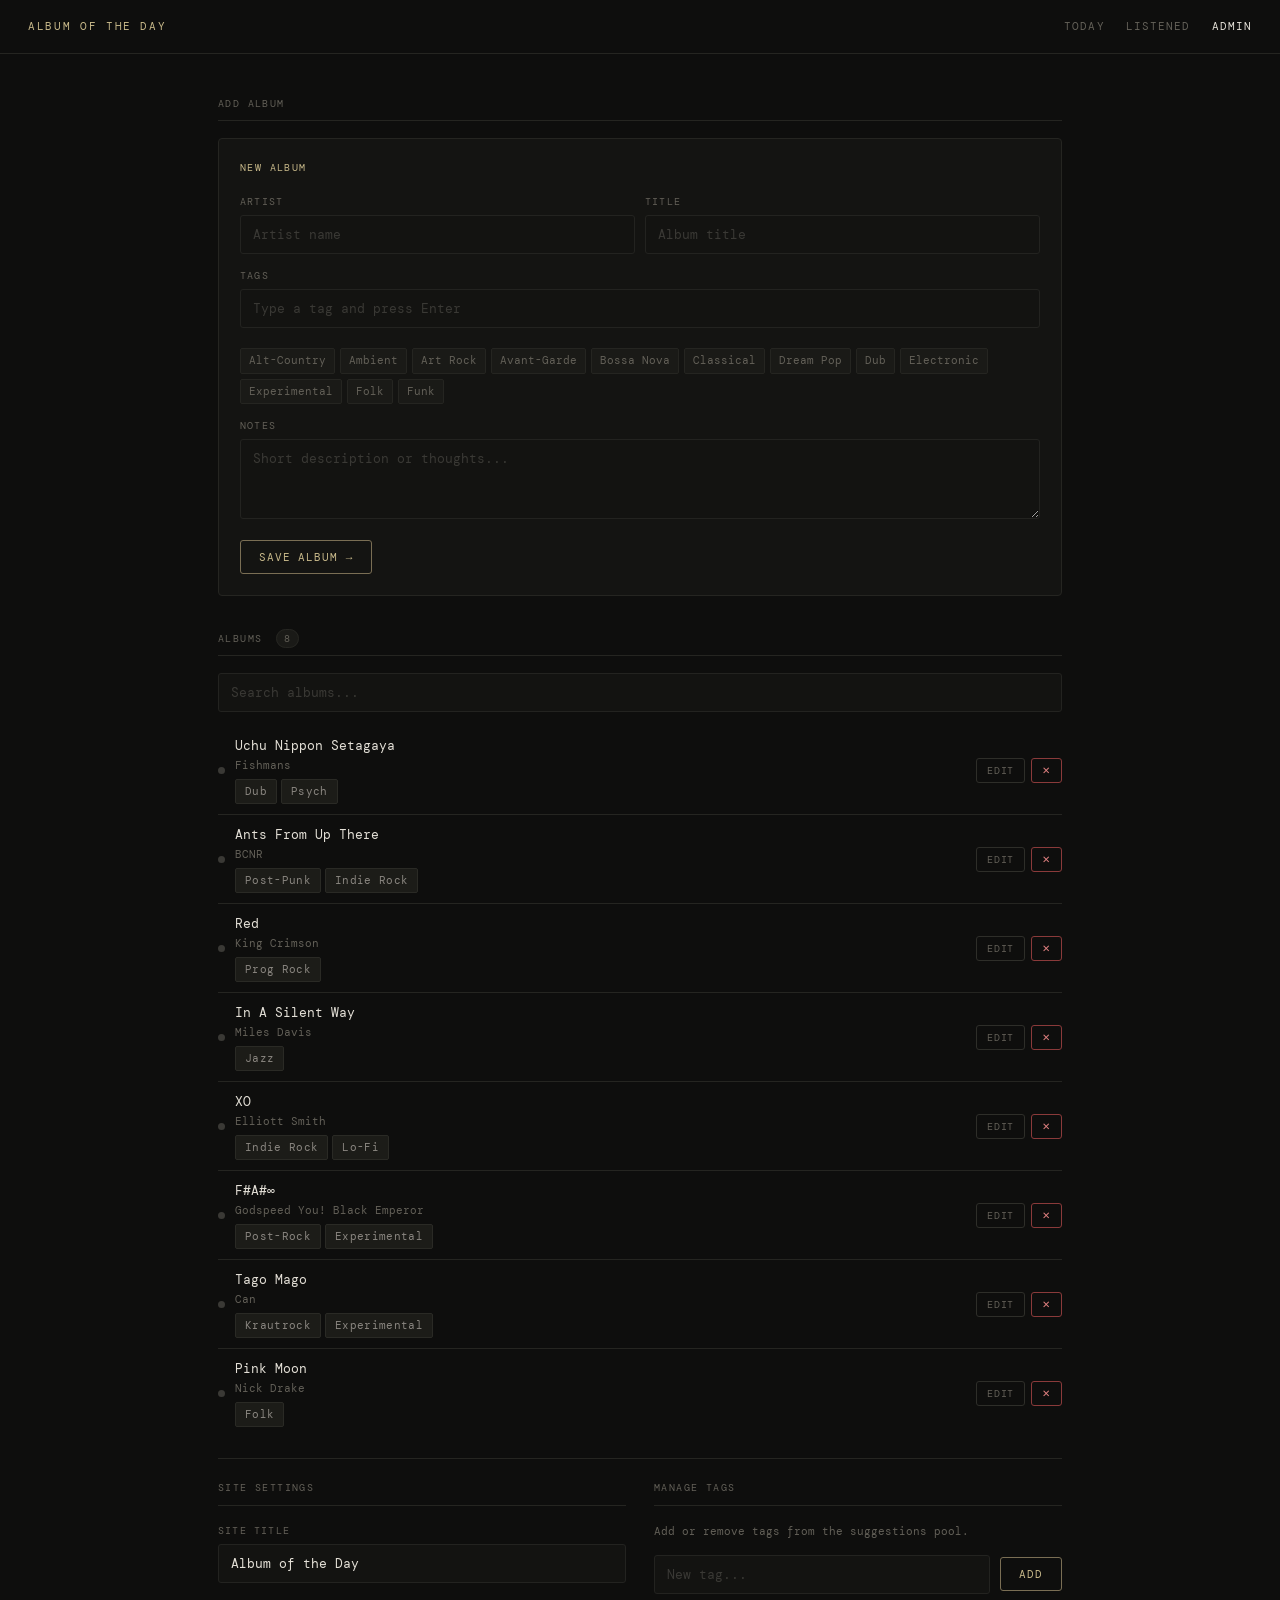
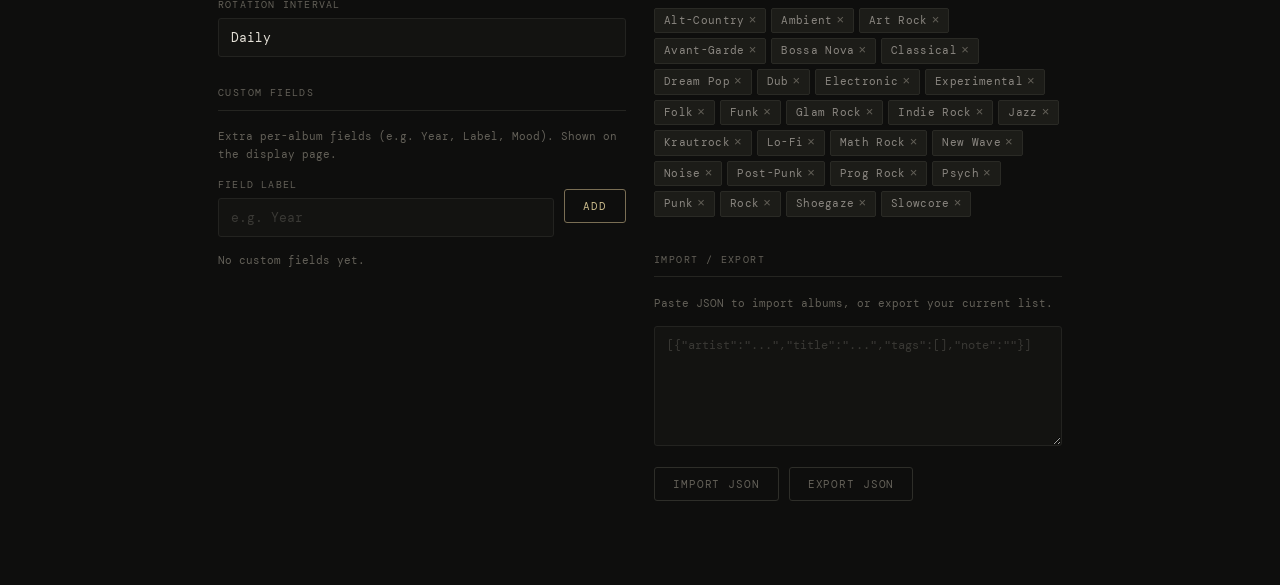
==== admin.html @ 406ffaa8 "Add files via upload" ====
<!DOCTYPE html>
<html lang="en">
<head>
<meta charset="UTF-8">
<meta name="viewport" content="width=device-width, initial-scale=1">
<title>Admin — Album of the Day</title>
<link rel="stylesheet" href="style.css">
<style>
  .admin-grid { display: grid; grid-template-columns: 1fr 1fr; gap: 2rem; }
  @media (max-width: 700px) { .admin-grid { grid-template-columns: 1fr; } }

  .album-list { margin-top: 1rem; }
  .album-row {
    display: flex; align-items: center; gap: 10px;
    padding: 10px 0; border-bottom: 1px solid var(--border);
  }
  .album-row:last-child { border-bottom: none; }
  .album-row-info { flex: 1; min-width: 0; }
  .album-row-title { font-size: 13px; color: var(--text); white-space: nowrap; overflow: hidden; text-overflow: ellipsis; }
  .album-row-artist { font-size: 11px; color: var(--muted); }
  .album-row-tags { display: flex; gap: 4px; flex-wrap: wrap; margin-top: 4px; }

  .heard-dot {
    width: 7px; height: 7px; border-radius: 50%;
    background: var(--success-text); flex-shrink: 0;
  }
  .unheard-dot {
    width: 7px; height: 7px; border-radius: 50%;
    background: var(--faint); flex-shrink: 0;
  }

  .tag-input-wrap { display: flex; gap: 6px; flex-wrap: wrap; align-items: center; }
  .tag-input-wrap input { flex: 1; min-width: 120px; }

  .tag-suggestions {
    display: flex; gap: 5px; flex-wrap: wrap; margin-top: 6px;
  }
  .tag-sug {
    font-size: 11px; padding: 3px 8px; border-radius: 2px;
    background: var(--surface2); color: var(--muted);
    border: 1px solid var(--border); cursor: pointer;
    transition: color 0.1s, border-color 0.1s;
  }
  .tag-sug:hover { color: var(--text); border-color: var(--faint); }

  .cf-list { margin-top: 0.75rem; }
  .cf-item {
    display: flex; justify-content: space-between; align-items: center;
    padding: 7px 0; border-bottom: 1px solid var(--border); font-size: 13px;
  }
  .cf-item:last-child { border-bottom: none; }

  .settings-row { display: flex; gap: 10px; align-items: flex-end; }
  .settings-row .field { flex: 1; margin-bottom: 0; }

  .search-bar { margin-bottom: 1rem; }
  .count-badge {
    font-size: 10px; padding: 2px 7px; border-radius: 99px;
    background: var(--surface2); color: var(--muted);
    border: 1px solid var(--border); margin-left: 6px;
  }

  /* album form panel */
  .form-panel {
    background: var(--surface); border: 1px solid var(--border);
    border-radius: 4px; padding: 1.5rem; margin-bottom: 1.5rem;
  }
  .form-panel-title {
    font-size: 10px; letter-spacing: 0.14em; text-transform: uppercase;
    color: var(--accent); margin-bottom: 1.25rem;
  }
  .two-col { display: grid; grid-template-columns: 1fr 1fr; gap: 10px; }
  @media (max-width: 500px) { .two-col { grid-template-columns: 1fr; } }

  #import-area { font-size: 12px; min-height: 120px; }
</style>
</head>
<body>
<nav class="nav">
  <a href="index.html" class="nav-brand" id="nav-title">Album of the Day</a>
  <div class="nav-links">
    <a href="index.html" class="nav-link">Today</a>
    <a href="listened.html" class="nav-link">Listened</a>
    <a href="admin.html" class="nav-link active">Admin</a>
  </div>
</nav>

<div class="page-wide">

  <!-- ── ADD / EDIT ALBUM ─────────────────────────────── -->
  <div class="section-head">Add Album</div>
  <div class="form-panel" id="album-form-panel">
    <div class="form-panel-title" id="form-panel-title">New Album</div>
    <input type="hidden" id="edit-id">
    <div class="two-col">
      <div class="field"><span class="label">Artist</span><input id="f-artist" placeholder="Artist name"></div>
      <div class="field"><span class="label">Title</span><input id="f-title" placeholder="Album title"></div>
    </div>
    <div class="field">
      <span class="label">Tags</span>
      <div class="tag-input-wrap">
        <input id="f-tag-input" placeholder="Type a tag and press Enter" onkeydown="tagKeydown(event)">
      </div>
      <div class="tags mt" id="f-tags-display"></div>
      <div class="tag-suggestions" id="f-tag-suggestions"></div>
    </div>
    <div class="field"><span class="label">Notes</span><textarea id="f-note" placeholder="Short description or thoughts..."></textarea></div>
    <div id="custom-field-inputs"></div>
    <div class="row mt">
      <button class="btn btn-accent" onclick="submitAlbum()">Save Album →</button>
      <button class="btn" onclick="cancelEdit()" id="cancel-btn" style="display:none">Cancel</button>
    </div>
  </div>

  <!-- ── ALBUM LIST ───────────────────────────────────── -->
  <div class="section-head">
    Albums
    <span class="count-badge" id="album-count">0</span>
  </div>
  <div class="search-bar">
    <input id="search" placeholder="Search albums..." oninput="renderAlbumList()">
  </div>
  <div class="album-list" id="album-list"></div>

  <hr>

  <!-- ── SETTINGS + CUSTOM FIELDS ─────────────────────── -->
  <div class="admin-grid">
    <div>
      <div class="section-head">Site Settings</div>
      <div class="field">
        <span class="label">Site Title</span>
        <input id="s-title" placeholder="Album of the Day" oninput="saveSettingsLive()">
      </div>
      <div class="field">
        <span class="label">Rotation Interval</span>
        <select id="s-interval" onchange="saveSettingsLive()">
          <option value="1">Daily</option>
          <option value="2">Every 2 days</option>
        </select>
      </div>

      <div class="section-head" style="margin-top:2rem">Custom Fields</div>
      <p class="text-xs text-muted" style="margin-bottom:1rem">Extra per-album fields (e.g. Year, Label, Mood). Shown on the display page.</p>
      <div class="settings-row">
        <div class="field"><span class="label">Field Label</span><input id="cf-label" placeholder="e.g. Year"></div>
        <button class="btn btn-accent" onclick="addCustomField()" style="margin-bottom:1rem">Add</button>
      </div>
      <div class="cf-list" id="cf-list"></div>
    </div>

    <div>
      <div class="section-head">Manage Tags</div>
      <p class="text-xs text-muted" style="margin-bottom:1rem">Add or remove tags from the suggestions pool.</p>
      <div class="row">
        <input id="new-tag" placeholder="New tag..." onkeydown="if(event.key==='Enter')addGlobalTag()">
        <button class="btn btn-accent" onclick="addGlobalTag()">Add</button>
      </div>
      <div class="tags mt" id="all-tags-display" style="margin-top:1rem"></div>

      <div class="section-head" style="margin-top:2.5rem">Import / Export</div>
      <p class="text-xs text-muted" style="margin-bottom:1rem">Paste JSON to import albums, or export your current list.</p>
      <textarea id="import-area" placeholder='[{"artist":"...","title":"...","tags":[],"note":""}]'></textarea>
      <div class="row mt">
        <button class="btn" onclick="importAlbums()">Import JSON</button>
        <button class="btn" onclick="exportAlbums()">Export JSON</button>
      </div>
    </div>
  </div>

</div>

<script src="data.js"></script>
<script>
// ── state ─────────────────────────────────────────────────
let formTags = [];
let editingId = null;

// ── init ──────────────────────────────────────────────────
function init() {
  const s = getSettings();
  document.getElementById('s-title').value = s.siteTitle || '';
  document.getElementById('s-interval').value = s.interval || 1;
  document.getElementById('nav-title').textContent = s.siteTitle || 'Album of the Day';
  renderAlbumList();
  renderCFList();
  renderAllTags();
  renderTagSuggestions();
  renderCustomFieldInputs();
}

// ── settings ──────────────────────────────────────────────
function saveSettingsLive() {
  const title = document.getElementById('s-title').value.trim();
  const interval = document.getElementById('s-interval').value;
  mergeSettings({ siteTitle: title || 'Album of the Day', interval: parseInt(interval) });
  document.getElementById('nav-title').textContent = title || 'Album of the Day';
}

// ── custom fields ─────────────────────────────────────────
function addCustomField() {
  const labelEl = document.getElementById('cf-label');
  const label = labelEl.value.trim();
  if (!label) return;
  const key = label.toLowerCase().replace(/\s+/g,'_').replace(/[^a-z0-9_]/g,'');
  const s = getSettings();
  const fields = s.customFields || [];
  if (fields.find(f => f.key === key)) { toast('Field already exists'); return; }
  fields.push({ key, label });
  mergeSettings({ customFields: fields });
  labelEl.value = '';
  renderCFList();
  renderCustomFieldInputs();
}

function removeCustomField(key) {
  const s = getSettings();
  mergeSettings({ customFields: (s.customFields||[]).filter(f => f.key !== key) });
  renderCFList();
  renderCustomFieldInputs();
}

function renderCFList() {
  const s = getSettings();
  const fields = s.customFields || [];
  const el = document.getElementById('cf-list');
  if (!fields.length) { el.innerHTML = '<span class="text-xs text-muted">No custom fields yet.</span>'; return; }
  el.innerHTML = fields.map(f => `
    <div class="cf-item">
      <span>${f.label} <span class="text-xs text-muted">(${f.key})</span></span>
      <button class="btn btn-sm btn-danger" onclick="removeCustomField('${f.key}')">Remove</button>
    </div>`).join('');
}

function renderCustomFieldInputs() {
  const s = getSettings();
  const fields = s.customFields || [];
  const el = document.getElementById('custom-field-inputs');
  if (!fields.length) { el.innerHTML = ''; return; }
  el.innerHTML = `<div class="two-col">` + fields.map(f => `
    <div class="field">
      <span class="label">${f.label}</span>
      <input id="cf-val-${f.key}" placeholder="${f.label}">
    </div>`).join('') + '</div>';
}

// ── tags ──────────────────────────────────────────────────
function tagKeydown(e) {
  if (e.key === 'Enter' || e.key === ',') {
    e.preventDefault();
    const val = e.target.value.trim().replace(/,$/, '');
    if (val) addFormTag(val);
    e.target.value = '';
    renderTagSuggestions();
  }
}

function addFormTag(tag) {
  const t = tag.trim();
  if (!t || formTags.includes(t)) return;
  formTags.push(t);
  renderFormTags();
}

function removeFormTag(tag) {
  formTags = formTags.filter(t => t !== tag);
  renderFormTags();
}

function renderFormTags() {
  document.getElementById('f-tags-display').innerHTML =
    formTags.map(t => `<span class="tag">${t}<button class="tag-remove" onclick="removeFormTag('${t}')">×</button></span>`).join('');
  renderTagSuggestions();
}

function renderTagSuggestions() {
  const s = getSettings();
  const all = s.allTags || [];
  const input = document.getElementById('f-tag-input')?.value.toLowerCase() || '';
  const filtered = all.filter(t => !formTags.includes(t) && (!input || t.toLowerCase().includes(input)));
  document.getElementById('f-tag-suggestions').innerHTML =
    filtered.slice(0, 12).map(t =>
      `<span class="tag-sug" onclick="addFormTag('${t}');document.getElementById('f-tag-input').value='';renderTagSuggestions()">${t}</span>`
    ).join('');
}

document.addEventListener('input', e => {
  if (e.target.id === 'f-tag-input') renderTagSuggestions();
});

function addGlobalTag() {
  const el = document.getElementById('new-tag');
  const tag = el.value.trim();
  if (!tag) return;
  const s = getSettings();
  const all = s.allTags || [];
  if (!all.includes(tag)) {
    all.push(tag);
    mergeSettings({ allTags: all });
  }
  el.value = '';
  renderAllTags();
  renderTagSuggestions();
}

function removeGlobalTag(tag) {
  const s = getSettings();
  mergeSettings({ allTags: (s.allTags||[]).filter(t => t !== tag) });
  renderAllTags();
  renderTagSuggestions();
}

function renderAllTags() {
  const s = getSettings();
  const all = (s.allTags || []).sort();
  document.getElementById('all-tags-display').innerHTML =
    all.map(t =>
      `<span class="tag">${t}<button class="tag-remove" onclick="removeGlobalTag('${t}')">×</button></span>`
    ).join('');
}

// ── album form ────────────────────────────────────────────
function cancelEdit() {
  editingId = null;
  formTags = [];
  document.getElementById('edit-id').value = '';
  document.getElementById('f-artist').value = '';
  document.getElementById('f-title').value = '';
  document.getElementById('f-note').value = '';
  document.getElementById('f-tag-input').value = '';
  renderFormTags();
  renderTagSuggestions();
  document.getElementById('form-panel-title').textContent = 'New Album';
  document.getElementById('cancel-btn').style.display = 'none';
  const s = getSettings();
  (s.customFields||[]).forEach(f => {
    const el = document.getElementById('cf-val-'+f.key);
    if (el) el.value = '';
  });
}

function editAlbum(id) {
  const albums = getAlbums();
  const a = albums.find(x => x.id === id);
  if (!a) return;
  editingId = id;
  formTags = [...(a.tags||[])];
  document.getElementById('edit-id').value = id;
  document.getElementById('f-artist').value = a.artist || '';
  document.getElementById('f-title').value = a.title || '';
  document.getElementById('f-note').value = a.note || '';
  document.getElementById('f-tag-input').value = '';
  renderFormTags();
  renderTagSuggestions();
  document.getElementById('form-panel-title').textContent = 'Editing: ' + a.title;
  document.getElementById('cancel-btn').style.display = '';
  const s = getSettings();
  (s.customFields||[]).forEach(f => {
    const el = document.getElementById('cf-val-'+f.key);
    if (el) el.value = (a.fields && a.fields[f.key]) || '';
  });
  document.getElementById('album-form-panel').scrollIntoView({ behavior: 'smooth', block: 'start' });
}

function submitAlbum() {
  const artist = document.getElementById('f-artist').value.trim();
  const title = document.getElementById('f-title').value.trim();
  if (!artist || !title) { toast('Artist and title are required'); return; }

  const note = document.getElementById('f-note').value.trim();
  const s = getSettings();
  const fields = {};
  (s.customFields||[]).forEach(f => {
    const el = document.getElementById('cf-val-'+f.key);
    if (el && el.value.trim()) fields[f.key] = el.value.trim();
  });

  const albums = getAlbums();
  if (editingId) {
    const idx = albums.findIndex(a => a.id === editingId);
    if (idx > -1) albums[idx] = { ...albums[idx], artist, title, tags: [...formTags], note, fields };
    toast('Album updated ✓');
  } else {
    albums.push({ id: uid(), artist, title, tags: [...formTags], note, fields });
    toast('Album added ✓');
  }
  saveAlbums(albums);
  cancelEdit();
  renderAlbumList();
}

function deleteAlbum(id) {
  if (!confirm('Delete this album?')) return;
  const albums = getAlbums().filter(a => a.id !== id);
  saveAlbums(albums);
  // also remove from listened
  const l = getListened();
  delete l[id];
  saveListened(l);
  if (editingId === id) cancelEdit();
  renderAlbumList();
  toast('Deleted');
}

function unmarkListened(id) {
  const l = getListened();
  delete l[id];
  saveListened(l);
  renderAlbumList();
  toast('Unmarked as listened');
}

// ── album list ────────────────────────────────────────────
function renderAlbumList() {
  const albums = getAlbums();
  const heard = getListened();
  const query = document.getElementById('search')?.value.toLowerCase() || '';
  document.getElementById('album-count').textContent = albums.length;

  const filtered = albums.filter(a =>
    !query ||
    a.title.toLowerCase().includes(query) ||
    a.artist.toLowerCase().includes(query) ||
    (a.tags||[]).some(t => t.toLowerCase().includes(query))
  );

  const el = document.getElementById('album-list');
  if (!filtered.length) {
    el.innerHTML = '<span class="text-xs text-muted">No albums match.</span>';
    return;
  }

  el.innerHTML = filtered.map(a => {
    const isHeard = !!heard[a.id];
    const tagsHtml = (a.tags||[]).map(t=>`<span class="tag">${t}</span>`).join('');
    return `
      <div class="album-row">
        <div class="${isHeard ? 'heard-dot' : 'unheard-dot'}" title="${isHeard ? 'Listened' : 'Unheard'}"></div>
        <div class="album-row-info">
          <div class="album-row-title">${a.title}</div>
          <div class="album-row-artist">${a.artist}</div>
          ${tagsHtml ? `<div class="album-row-tags">${tagsHtml}</div>` : ''}
        </div>
        <div class="row gap-sm">
          ${isHeard ? `<button class="btn btn-sm" onclick="unmarkListened('${a.id}')" title="Unmark listened">↩</button>` : ''}
          <button class="btn btn-sm" onclick="editAlbum('${a.id}')">Edit</button>
          <button class="btn btn-sm btn-danger" onclick="deleteAlbum('${a.id}')">✕</button>
        </div>
      </div>`;
  }).join('');
}

// ── import / export ───────────────────────────────────────
function importAlbums() {
  const raw = document.getElementById('import-area').value.trim();
  if (!raw) return;
  try {
    const parsed = JSON.parse(raw);
    if (!Array.isArray(parsed)) throw new Error('Expected an array');
    const existing = getAlbums();
    const imported = parsed.map(a => ({
      id: uid(),
      artist: a.artist || '',
      title: a.title || '',
      tags: a.tags || [],
      note: a.note || '',
      fields: a.fields || {},
    }));
    saveAlbums([...existing, ...imported]);
    document.getElementById('import-area').value = '';
    renderAlbumList();
    toast(`Imported ${imported.length} album${imported.length===1?'':'s'} ✓`);
  } catch(e) {
    toast('Invalid JSON — ' + e.message);
  }
}

function exportAlbums() {
  const albums = getAlbums();
  document.getElementById('import-area').value = JSON.stringify(albums, null, 2);
  toast('Exported to text box — copy it out');
}

function toast(msg) {
  const t = document.createElement('div');
  t.className = 'toast'; t.textContent = msg;
  document.body.appendChild(t);
  setTimeout(() => t.remove(), 2200);
}

init();
</script>
</body>
</html>
---- style.css ----
@import url('https://fonts.googleapis.com/css2?family=DM+Serif+Display:ital@0;1&family=DM+Mono:wght@400;500&display=swap');

*, *::before, *::after { box-sizing: border-box; margin: 0; padding: 0; }

:root {
  --bg:          #0e0e0d;
  --surface:     #141412;
  --surface2:    #1a1a17;
  --border:      #252521;
  --border2:     #2e2e29;
  --text:        #e4e0d7;
  --muted:       #636058;
  --faint:       #3a3935;
  --accent:      #c8b98a;
  --accent-dim:  #7a6e54;
  --danger:      #8a3a3a;
  --danger-text: #e08080;
  --success:     #3a6a3a;
  --success-text:#80c080;
  --tag-bg:      #1c1c18;
  --tag-text:    #8a8680;
  --tag-border:  #2a2a25;
  --input-bg:    #131311;
  --input-border:#232320;
  --input-focus: #3a3830;
}

html, body {
  min-height: 100vh;
  background: var(--bg);
  color: var(--text);
  font-family: 'DM Mono', monospace;
  font-size: 14px;
  line-height: 1.6;
}

/* ── nav ───────────────────────────────────── */
.nav {
  display: flex;
  justify-content: space-between;
  align-items: center;
  padding: 1.25rem 2rem;
  border-bottom: 1px solid var(--border);
  position: sticky; top: 0;
  background: var(--bg);
  z-index: 100;
}
.nav-brand {
  font-size: 11px; letter-spacing: 0.15em;
  text-transform: uppercase; color: var(--accent);
  text-decoration: none;
}
.nav-links { display: flex; gap: 1.5rem; }
.nav-link {
  font-size: 11px; letter-spacing: 0.1em; text-transform: uppercase;
  color: var(--muted); text-decoration: none;
  transition: color 0.15s;
}
.nav-link:hover, .nav-link.active { color: var(--text); }

/* ── page container ────────────────────────── */
.page { max-width: 660px; margin: 0 auto; padding: 3rem 2rem 6rem; }
.page-wide { max-width: 900px; margin: 0 auto; padding: 3rem 2rem 6rem; }

/* ── typography ────────────────────────────── */
.serif {
  font-family: 'DM Serif Display', Georgia, serif;
  font-style: italic;
}
.label {
  font-size: 10px; letter-spacing: 0.12em; text-transform: uppercase;
  color: var(--muted);
}
.section-head {
  font-size: 10px; letter-spacing: 0.14em; text-transform: uppercase;
  color: var(--muted); border-bottom: 1px solid var(--border);
  padding-bottom: 0.6rem; margin-bottom: 1.25rem; margin-top: 2.5rem;
}
.section-head:first-child { margin-top: 0; }

/* ── inputs ────────────────────────────────── */
input, textarea, select {
  width: 100%; background: var(--input-bg);
  border: 1px solid var(--input-border);
  color: var(--text); font-family: 'DM Mono', monospace;
  font-size: 13px; padding: 10px 12px;
  border-radius: 3px; outline: none;
  transition: border-color 0.15s;
  appearance: none;
}
input:focus, textarea:focus, select:focus {
  border-color: var(--input-focus);
}
input::placeholder, textarea::placeholder { color: var(--faint); }
textarea { resize: vertical; min-height: 80px; }
select { cursor: pointer; }
select option { background: #1a1a17; }

.field { margin-bottom: 1rem; }
.field > .label { display: block; margin-bottom: 5px; }

/* ── buttons ───────────────────────────────── */
.btn {
  font-family: 'DM Mono', monospace;
  font-size: 11px; letter-spacing: 0.08em; text-transform: uppercase;
  background: transparent; border: 1px solid var(--border2);
  color: var(--muted); padding: 9px 18px; cursor: pointer;
  border-radius: 3px; transition: color 0.15s, border-color 0.15s;
  white-space: nowrap;
}
.btn:hover { color: var(--text); border-color: var(--faint); }
.btn-accent {
  border-color: var(--accent-dim); color: var(--accent);
}
.btn-accent:hover { border-color: var(--accent); }
.btn-danger { border-color: var(--danger); color: var(--danger-text); }
.btn-danger:hover { background: rgba(138,58,58,0.1); }
.btn-sm { padding: 5px 10px; font-size: 10px; }
.btn-icon { padding: 6px 8px; line-height: 1; }

/* ── tags ──────────────────────────────────── */
.tags { display: flex; gap: 5px; flex-wrap: wrap; }
.tag {
  font-size: 11px; padding: 3px 9px; border-radius: 2px;
  background: var(--tag-bg); color: var(--tag-text);
  border: 1px solid var(--tag-border); letter-spacing: 0.03em;
  white-space: nowrap;
}
.tag-remove {
  background: none; border: none; color: var(--muted);
  cursor: pointer; font-size: 13px; line-height: 1;
  padding: 0 0 0 4px; transition: color 0.1s;
}
.tag-remove:hover { color: var(--danger-text); }

/* ── cards ─────────────────────────────────── */
.card {
  background: var(--surface); border: 1px solid var(--border);
  border-radius: 4px; padding: 1.25rem 1.5rem;
}
.card + .card { margin-top: 10px; }

/* ── star rating ───────────────────────────── */
.stars { display: flex; gap: 4px; }
.star {
  font-size: 18px; cursor: pointer; color: var(--faint);
  transition: color 0.1s; line-height: 1; background: none;
  border: none; padding: 0;
}
.star.on { color: var(--accent); }
.star:hover { color: var(--accent); }

/* ── misc ──────────────────────────────────── */
.row { display: flex; gap: 10px; align-items: center; }
.row-between { display: flex; justify-content: space-between; align-items: center; gap: 8px; }
.gap-sm { gap: 6px; }
.mt { margin-top: 1rem; }
.mt2 { margin-top: 2rem; }
.text-muted { color: var(--muted); }
.text-accent { color: var(--accent); }
.text-danger { color: var(--danger-text); }
.text-sm { font-size: 12px; }
.text-xs { font-size: 11px; }
hr { border: none; border-top: 1px solid var(--border); margin: 1.5rem 0; }

.fade { animation: fadein 0.3s ease forwards; }
@keyframes fadein { from { opacity:0; transform:translateY(4px); } to { opacity:1; transform:translateY(0); } }

.toast {
  position: fixed; bottom: 2rem; right: 2rem;
  background: var(--surface2); border: 1px solid var(--border2);
  color: var(--text); font-size: 12px; padding: 10px 18px;
  border-radius: 3px; z-index: 999;
  animation: fadein 0.2s ease;
}
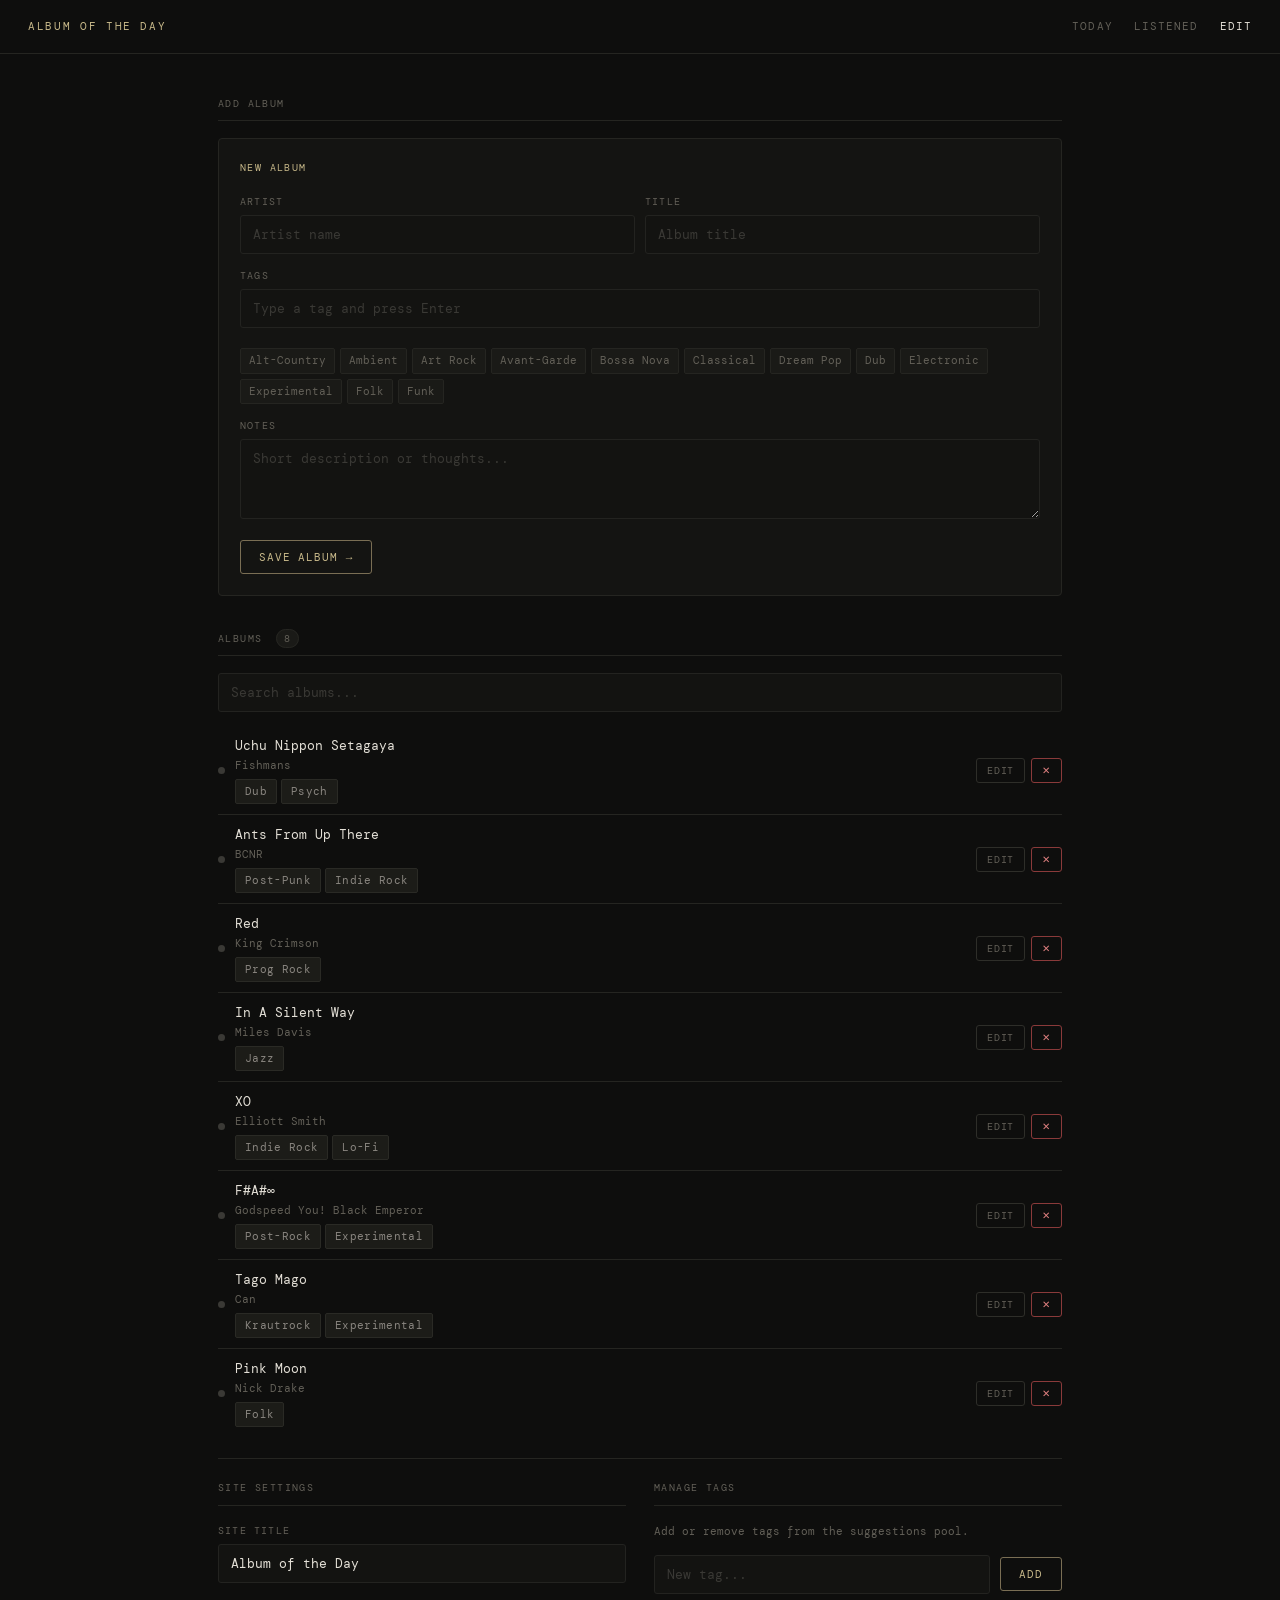
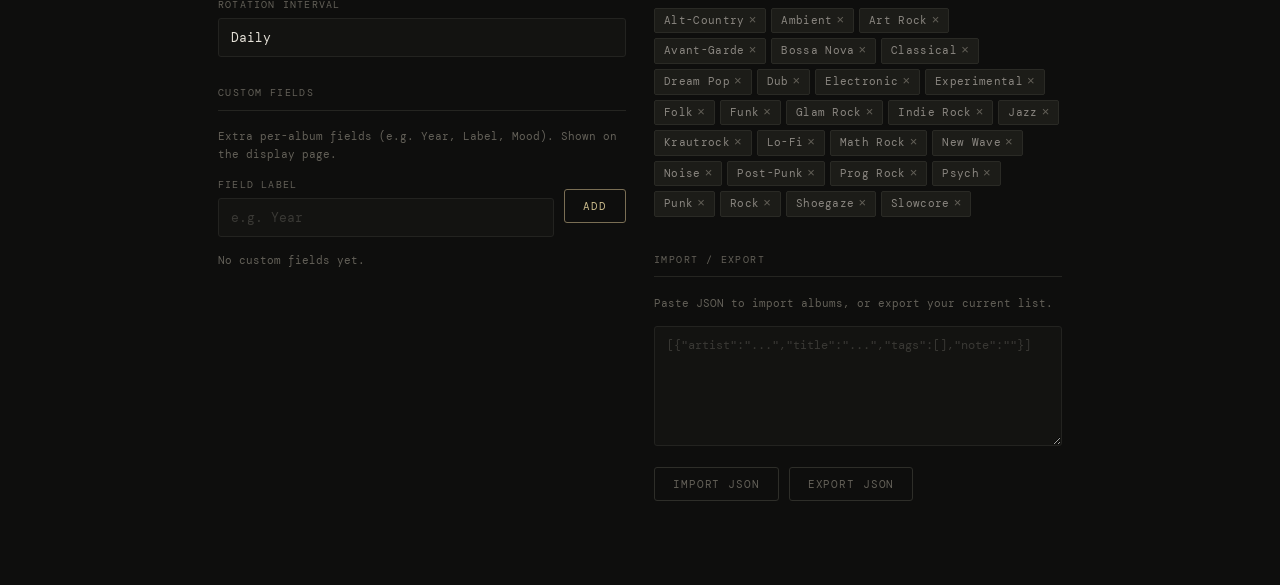
==== commit eb7ff7b7: "Update admin.html" ====
--- a/admin.html
+++ b/admin.html
@@ -3,7 +3,7 @@
 <head>
 <meta charset="UTF-8">
 <meta name="viewport" content="width=device-width, initial-scale=1">
-<title>Admin — Album of the Day</title>
+<title>Edit — Album of the Day</title>
 <link rel="stylesheet" href="style.css">
 <style>
   .admin-grid { display: grid; grid-template-columns: 1fr 1fr; gap: 2rem; }
@@ -81,7 +81,7 @@
   <div class="nav-links">
     <a href="index.html" class="nav-link">Today</a>
     <a href="listened.html" class="nav-link">Listened</a>
-    <a href="admin.html" class="nav-link active">Admin</a>
+    <a href="admin.html" class="nav-link active">Edit</a>
   </div>
 </nav>
 
